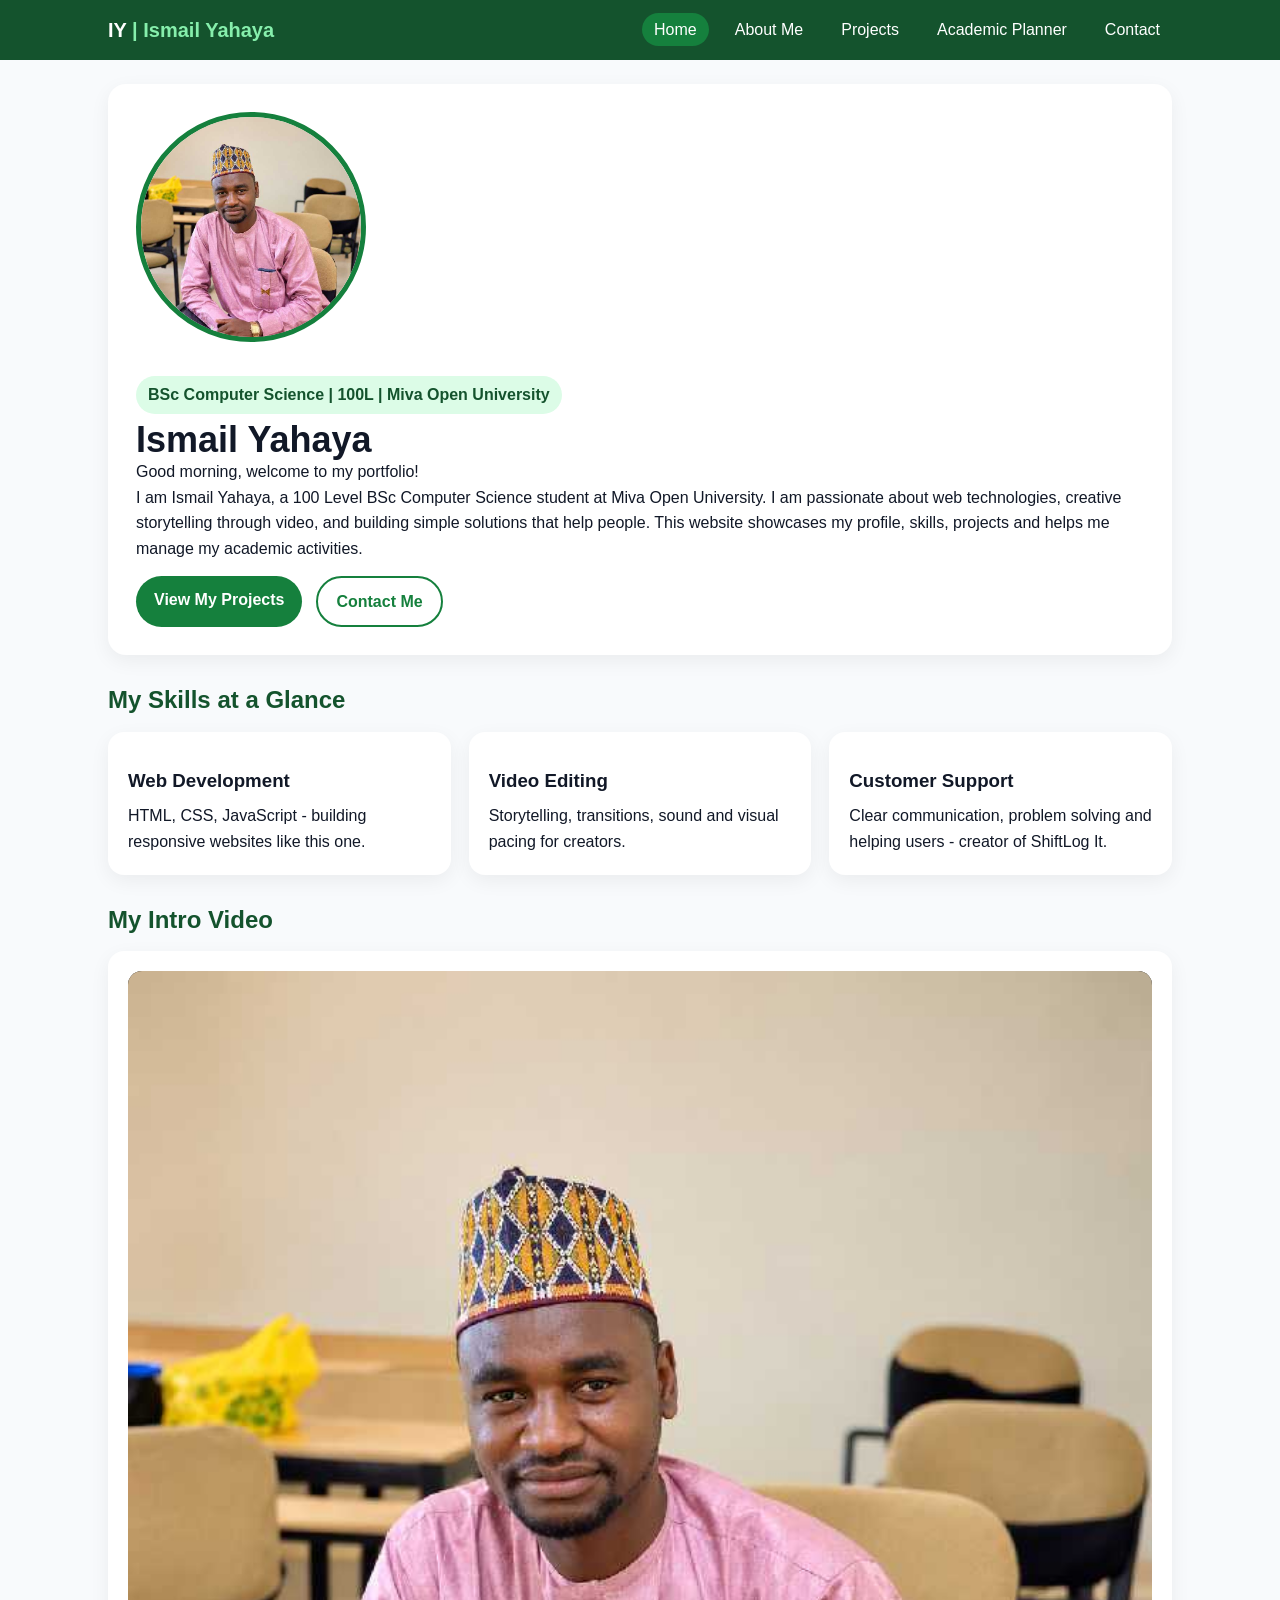
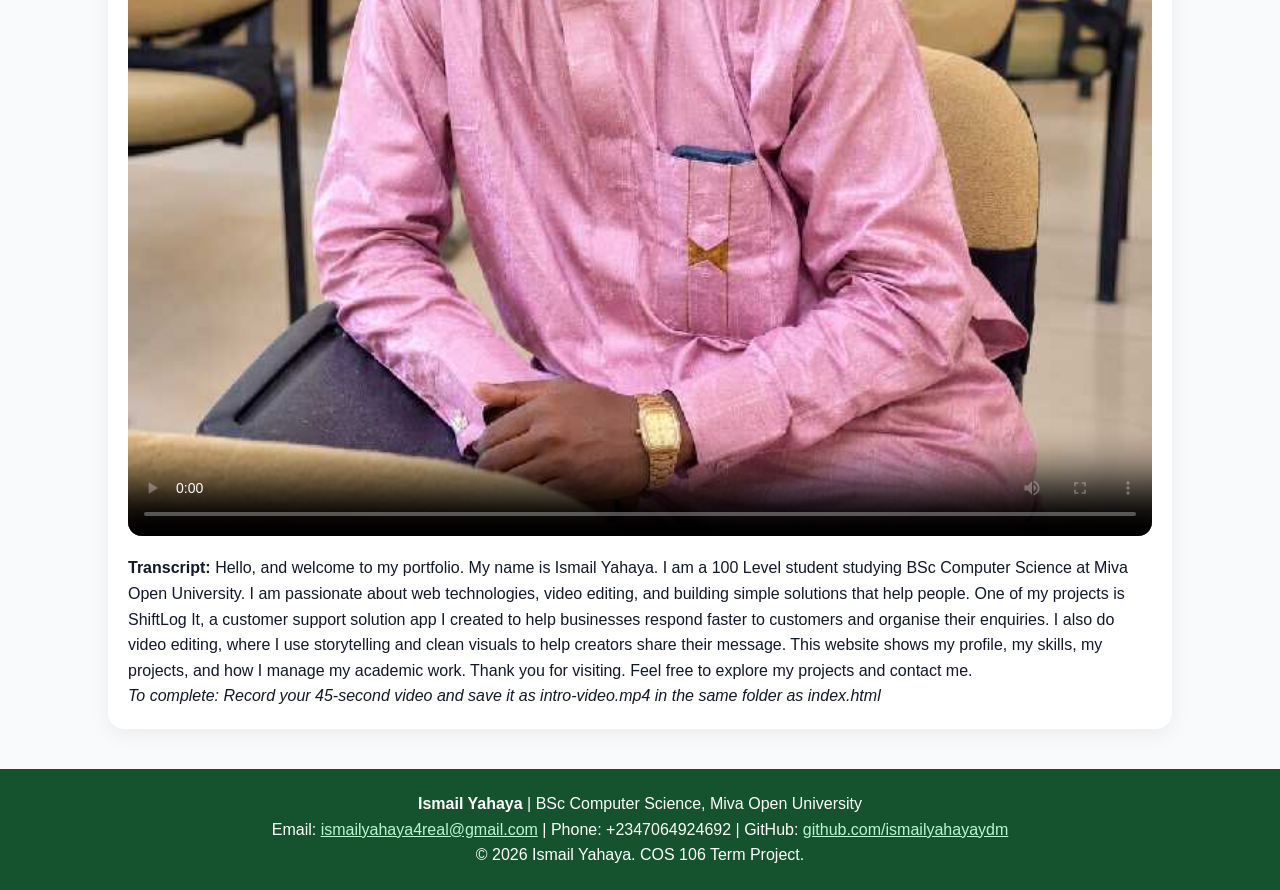
==== index.html @ b72b8afa "Add files via upload" ====
<!DOCTYPE html><html lang="en"><head><meta charset="UTF-8"><meta name="viewport" content="width=device-width, initial-scale=1.0"><title>Home - Ismail Yahaya</title><link rel="stylesheet" href="style.css"></head><body><header><div class="nav"><div class="logo">IY <span>| Ismail Yahaya</span></div><button id="menuBtn">Menu</button><nav><ul id="navList"><li><a href="index.html" class="active">Home</a></li><li><a href="about.html" class="">About Me</a></li><li><a href="projects.html" class="">Projects</a></li><li><a href="planner.html" class="">Academic Planner</a></li><li><a href="contact.html" class="">Contact</a></li></ul></nav></div></header><main>
<section class="hero"><img src="profile.jpg" alt="Portrait of Ismail Yahaya"><div><span class="badge">BSc Computer Science | 100L | Miva Open University</span><h1>Ismail Yahaya</h1><p id="greeting">Welcome to my portfolio!</p><p>I am Ismail Yahaya, a 100 Level BSc Computer Science student at Miva Open University. I am passionate about web technologies, creative storytelling through video, and building simple solutions that help people. This website showcases my profile, skills, projects and helps me manage my academic activities.</p><div class="flex" style="margin-top:14px"><a class="btn" href="projects.html">View My Projects</a><a class="btn btn-outline" href="contact.html">Contact Me</a></div></div></section>
<h2>My Skills at a Glance</h2><div class="grid"><div class="card"><h3>Web Development</h3><p>HTML, CSS, JavaScript - building responsive websites like this one.</p></div><div class="card"><h3>Video Editing</h3><p>Storytelling, transitions, sound and visual pacing for creators.</p></div><div class="card"><h3>Customer Support</h3><p>Clear communication, problem solving and helping users - creator of ShiftLog It.</p></div></div>
<h2>My Intro Video</h2><div class="card"><video controls poster="profile.jpg"><source src="intro-video.mp4" type="video/mp4">Your browser does not support video. Please add intro-video.mp4 to this folder.</video><p style="margin-top:12px"><strong>Transcript:</strong> Hello, and welcome to my portfolio. My name is Ismail Yahaya. I am a 100 Level student studying BSc Computer Science at Miva Open University. I am passionate about web technologies, video editing, and building simple solutions that help people. One of my projects is ShiftLog It, a customer support solution app I created to help businesses respond faster to customers and organise their enquiries. I also do video editing, where I use storytelling and clean visuals to help creators share their message. This website shows my profile, my skills, my projects, and how I manage my academic work. Thank you for visiting. Feel free to explore my projects and contact me.</p><p><em>To complete: Record your 45-second video and save it as intro-video.mp4 in the same folder as index.html</em></p></div>
</main><footer><p><strong>Ismail Yahaya</strong> | BSc Computer Science, Miva Open University</p><p>Email: <a href="mailto:ismailyahaya4real@gmail.com">ismailyahaya4real@gmail.com</a> | Phone: +2347064924692 | GitHub: <a href="https://github.com/ismailyahayaydm">github.com/ismailyahayaydm</a></p><p>&copy; <span id="year">2026</span> Ismail Yahaya. COS 106 Term Project.</p></footer><script src="script.js"></script></body></html>
---- style.css ----
/* Ismail Yahaya - COS 106 Portfolio - External Stylesheet */
* { box-sizing: border-box; margin: 0; padding: 0; }
:root { --green:#15803d; --dark:#14532d; --light:#dcfce7; --bg:#f8fafc; --text:#111827; --muted:#64748b; }
body { font-family: Arial, Helvetica, sans-serif; background: var(--bg); color: var(--text); line-height: 1.6; }
a { color: var(--green); }
header { background: var(--dark); color: white; position: sticky; top: 0; z-index: 10; }
.nav { max-width: 1100px; margin: auto; padding: 14px 18px; display: flex; justify-content: space-between; align-items: center; }
.logo { font-weight: 800; font-size: 20px; }
.logo span { color: #86efac; }
nav ul { list-style: none; display: flex; gap: 14px; flex-wrap: wrap; }
nav a { color: white; text-decoration: none; padding: 8px 12px; border-radius: 999px; }
nav a.active, nav a:hover { background: var(--green); }
#menuBtn { display: none; background: var(--green); color: white; border: 0; padding: 8px 12px; border-radius: 8px; cursor: pointer; }
main { max-width: 1100px; margin: auto; padding: 24px 18px 40px; }
.hero { display: flex; gap: 28px; align-items: center; background: white; padding: 28px; border-radius: 18px; box-shadow: 0 6px 20px rgba(0,0,0,0.06); flex-wrap: wrap; }
.hero img { width: 230px; height: 230px; object-fit: cover; border-radius: 50%; border: 5px solid var(--green); }
.badge { display: inline-block; background: var(--light); color: var(--dark); padding: 6px 12px; border-radius: 999px; font-weight: 700; margin: 6px 0; }
h1 { font-size: 36px; line-height: 1.1; }
h2 { margin: 26px 0 12px; color: var(--dark); }
h3 { margin: 14px 0 8px; }
.card { background: white; padding: 20px; border-radius: 16px; box-shadow: 0 6px 20px rgba(0,0,0,0.06); }
.grid { display: grid; grid-template-columns: repeat(3, 1fr); gap: 18px; }
.grid-2 { display: grid; grid-template-columns: 1fr 1fr; gap: 18px; }
.flex { display: flex; gap: 14px; flex-wrap: wrap; }
.btn { display: inline-block; background: var(--green); color: white; padding: 11px 18px; border-radius: 999px; text-decoration: none; font-weight: 700; border: 0; cursor: pointer; transition: transform .2s, background .2s; }
.btn:hover { background: var(--dark); transform: translateY(-2px); }
.btn-outline { background: white; color: var(--green); border: 2px solid var(--green); }
.skill { margin: 10px 0; }
.bar { height: 10px; background: #e2e8f0; border-radius: 999px; overflow: hidden; }
.bar > div { height: 100%; background: var(--green); }
table { width: 100%; border-collapse: collapse; background: white; border-radius: 12px; overflow: hidden; }
th, td { padding: 12px; border-bottom: 1px solid #e2e8f0; text-align: left; }
th { background: var(--dark); color: white; }
input, select, textarea { width: 100%; padding: 11px; border: 1px solid #cbd5e1; border-radius: 10px; margin: 6px 0 12px; font-size: 15px; }
label { font-weight: 700; }
.error { color: #dc2626; font-size: 13px; min-height: 16px; }
.success { color: #15803d; background: #dcfce7; padding: 12px; border-radius: 10px; margin-top: 10px; display: none; }
.task { display: flex; justify-content: space-between; align-items: center; gap: 10px; background: white; padding: 12px; border-radius: 12px; margin: 8px 0; }
.task.done span.title { text-decoration: line-through; color: #94a3b8; }
.pill { font-size: 12px; font-weight: 700; padding: 4px 10px; border-radius: 999px; background: #fef9c3; }
.pill.High { background: #fee2e2; } .pill.Medium { background: #fef9c3; } .pill.Low { background: #dcfce7; }
video { width: 100%; border-radius: 14px; background: #000; }
footer { background: var(--dark); color: white; text-align: center; padding: 22px 16px; }
footer a { color: #bbf7d0; }
@media (max-width: 760px) {
  .grid, .grid-2 { grid-template-columns: 1fr; }
  .hero { flex-direction: column; text-align: center; }
  #menuBtn { display: block; }
  nav ul { display: none; width: 100%; flex-direction: column; }
  nav ul.open { display: flex; }
  h1 { font-size: 28px; }
}
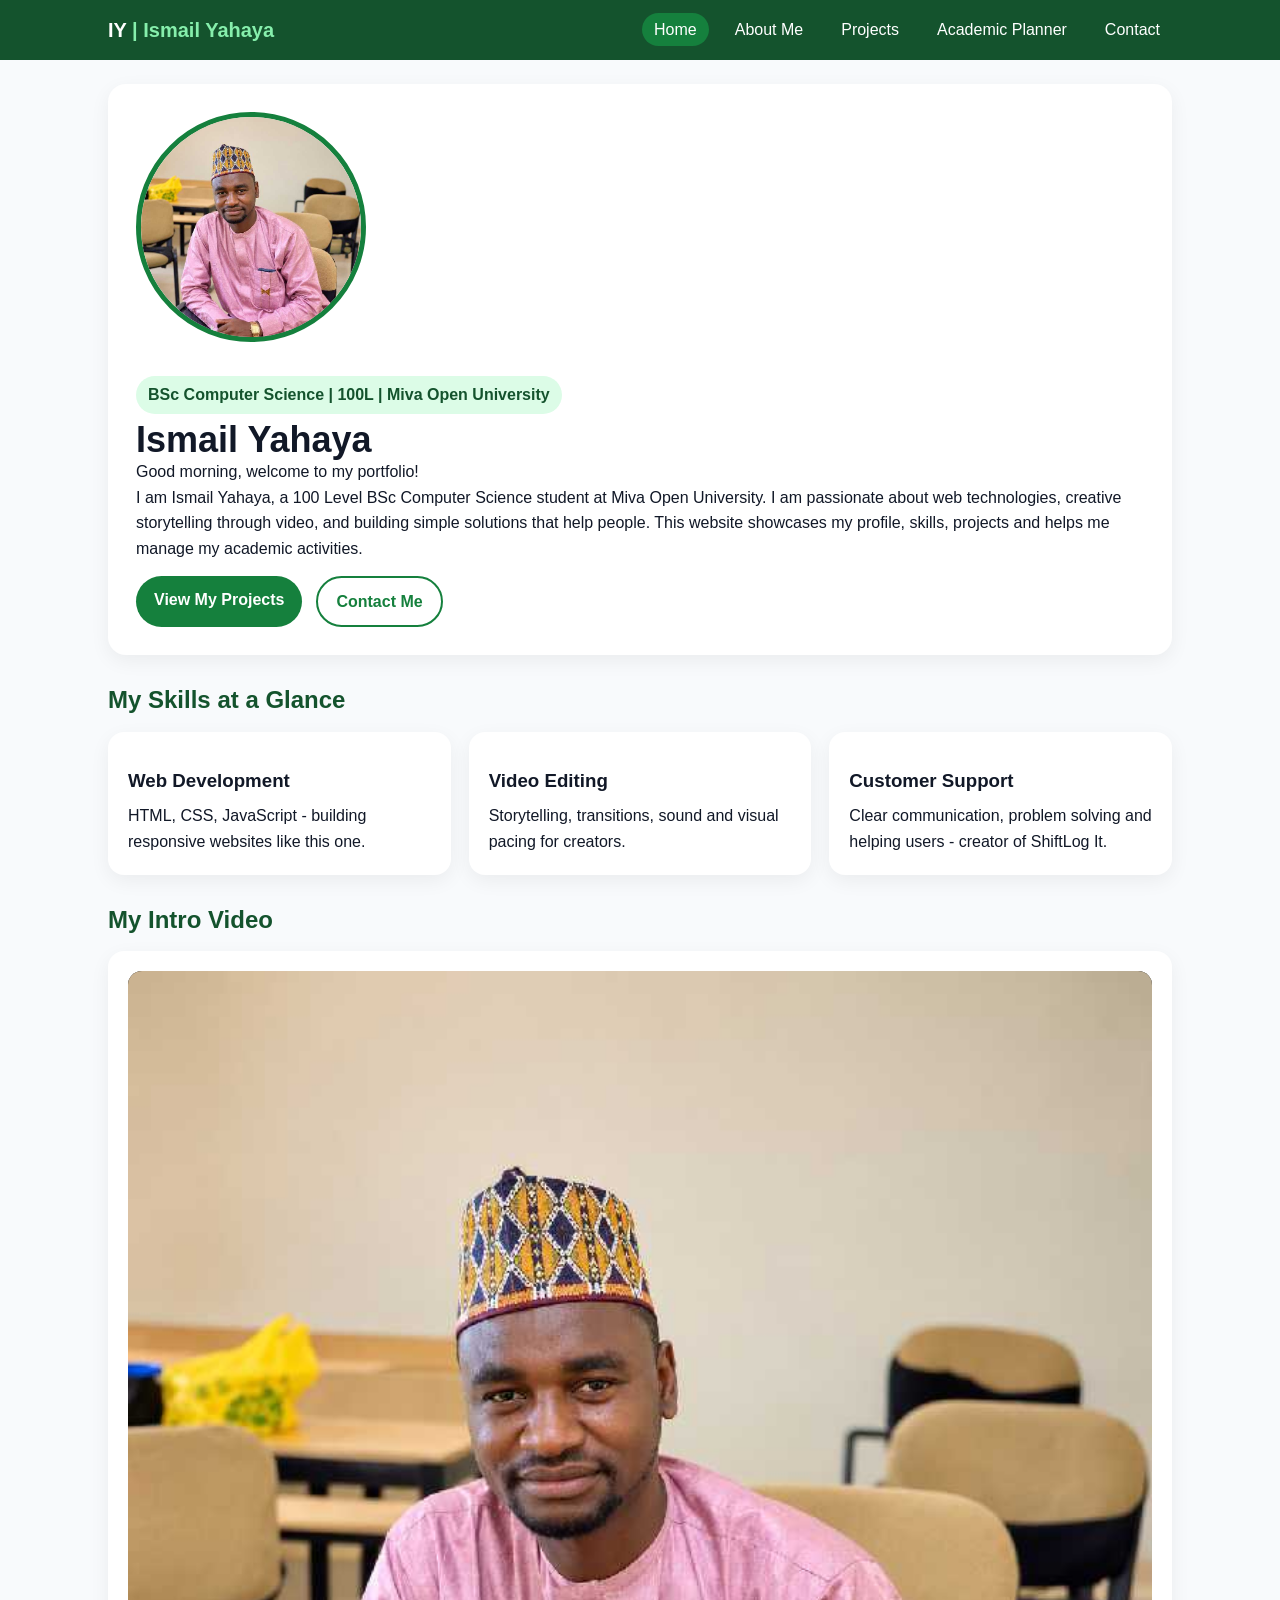
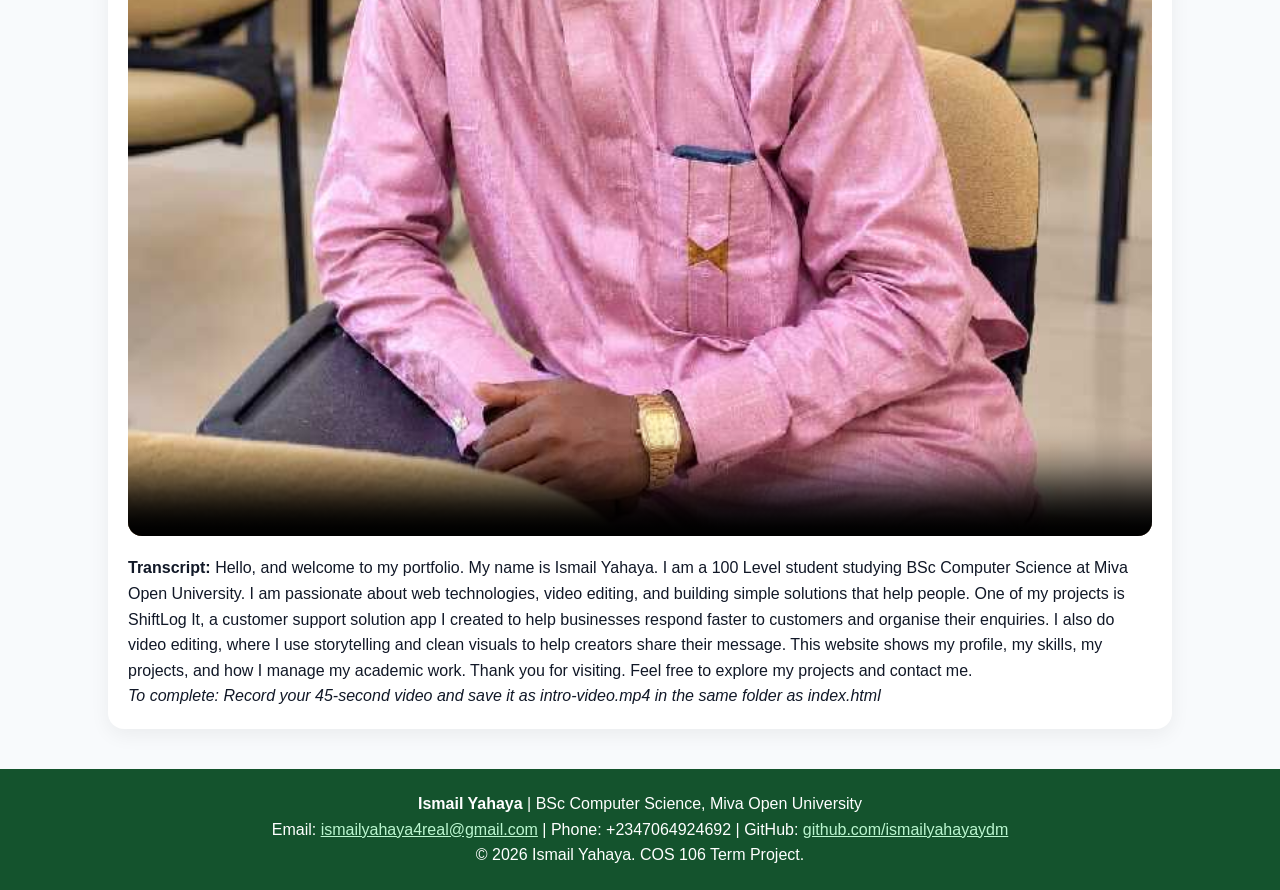
==== commit 5649af5e: "Update index.html" ====
--- a/index.html
+++ b/index.html
@@ -1,5 +1,5 @@
 <!DOCTYPE html><html lang="en"><head><meta charset="UTF-8"><meta name="viewport" content="width=device-width, initial-scale=1.0"><title>Home - Ismail Yahaya</title><link rel="stylesheet" href="style.css"></head><body><header><div class="nav"><div class="logo">IY <span>| Ismail Yahaya</span></div><button id="menuBtn">Menu</button><nav><ul id="navList"><li><a href="index.html" class="active">Home</a></li><li><a href="about.html" class="">About Me</a></li><li><a href="projects.html" class="">Projects</a></li><li><a href="planner.html" class="">Academic Planner</a></li><li><a href="contact.html" class="">Contact</a></li></ul></nav></div></header><main>
 <section class="hero"><img src="profile.jpg" alt="Portrait of Ismail Yahaya"><div><span class="badge">BSc Computer Science | 100L | Miva Open University</span><h1>Ismail Yahaya</h1><p id="greeting">Welcome to my portfolio!</p><p>I am Ismail Yahaya, a 100 Level BSc Computer Science student at Miva Open University. I am passionate about web technologies, creative storytelling through video, and building simple solutions that help people. This website showcases my profile, skills, projects and helps me manage my academic activities.</p><div class="flex" style="margin-top:14px"><a class="btn" href="projects.html">View My Projects</a><a class="btn btn-outline" href="contact.html">Contact Me</a></div></div></section>
 <h2>My Skills at a Glance</h2><div class="grid"><div class="card"><h3>Web Development</h3><p>HTML, CSS, JavaScript - building responsive websites like this one.</p></div><div class="card"><h3>Video Editing</h3><p>Storytelling, transitions, sound and visual pacing for creators.</p></div><div class="card"><h3>Customer Support</h3><p>Clear communication, problem solving and helping users - creator of ShiftLog It.</p></div></div>
-<h2>My Intro Video</h2><div class="card"><video controls poster="profile.jpg"><source src="intro-video.mp4" type="video/mp4">Your browser does not support video. Please add intro-video.mp4 to this folder.</video><p style="margin-top:12px"><strong>Transcript:</strong> Hello, and welcome to my portfolio. My name is Ismail Yahaya. I am a 100 Level student studying BSc Computer Science at Miva Open University. I am passionate about web technologies, video editing, and building simple solutions that help people. One of my projects is ShiftLog It, a customer support solution app I created to help businesses respond faster to customers and organise their enquiries. I also do video editing, where I use storytelling and clean visuals to help creators share their message. This website shows my profile, my skills, my projects, and how I manage my academic work. Thank you for visiting. Feel free to explore my projects and contact me.</p><p><em>To complete: Record your 45-second video and save it as intro-video.mp4 in the same folder as index.html</em></p></div>
-</main><footer><p><strong>Ismail Yahaya</strong> | BSc Computer Science, Miva Open University</p><p>Email: <a href="mailto:ismailyahaya4real@gmail.com">ismailyahaya4real@gmail.com</a> | Phone: +2347064924692 | GitHub: <a href="https://github.com/ismailyahayaydm">github.com/ismailyahayaydm</a></p><p>&copy; <span id="year">2026</span> Ismail Yahaya. COS 106 Term Project.</p></footer><script src="script.js"></script></body></html>+<h2>My Intro Video</h2><div class="card"><video controls poster="profile.jpg"><source src="intro-video-1.mp4" type="video/mp4">Your browser does not support video. Please add intro-video-1.mp4 to this folder.</video><p style="margin-top:12px"><strong>Transcript:</strong> Hello, and welcome to my portfolio. My name is Ismail Yahaya. I am a 100 Level student studying BSc Computer Science at Miva Open University. I am passionate about web technologies, video editing, and building simple solutions that help people. One of my projects is ShiftLog It, a customer support solution app I created to help businesses respond faster to customers and organise their enquiries. I also do video editing, where I use storytelling and clean visuals to help creators share their message. This website shows my profile, my skills, my projects, and how I manage my academic work. Thank you for visiting. Feel free to explore my projects and contact me.</p><p><em>To complete: Record your 45-second video and save it as intro-video.mp4 in the same folder as index.html</em></p></div>
+</main><footer><p><strong>Ismail Yahaya</strong> | BSc Computer Science, Miva Open University</p><p>Email: <a href="mailto:ismailyahaya4real@gmail.com">ismailyahaya4real@gmail.com</a> | Phone: +2347064924692 | GitHub: <a href="https://github.com/ismailyahayaydm">github.com/ismailyahayaydm</a></p><p>&copy; <span id="year">2026</span> Ismail Yahaya. COS 106 Term Project.</p></footer><script src="script.js"></script></body></html>
